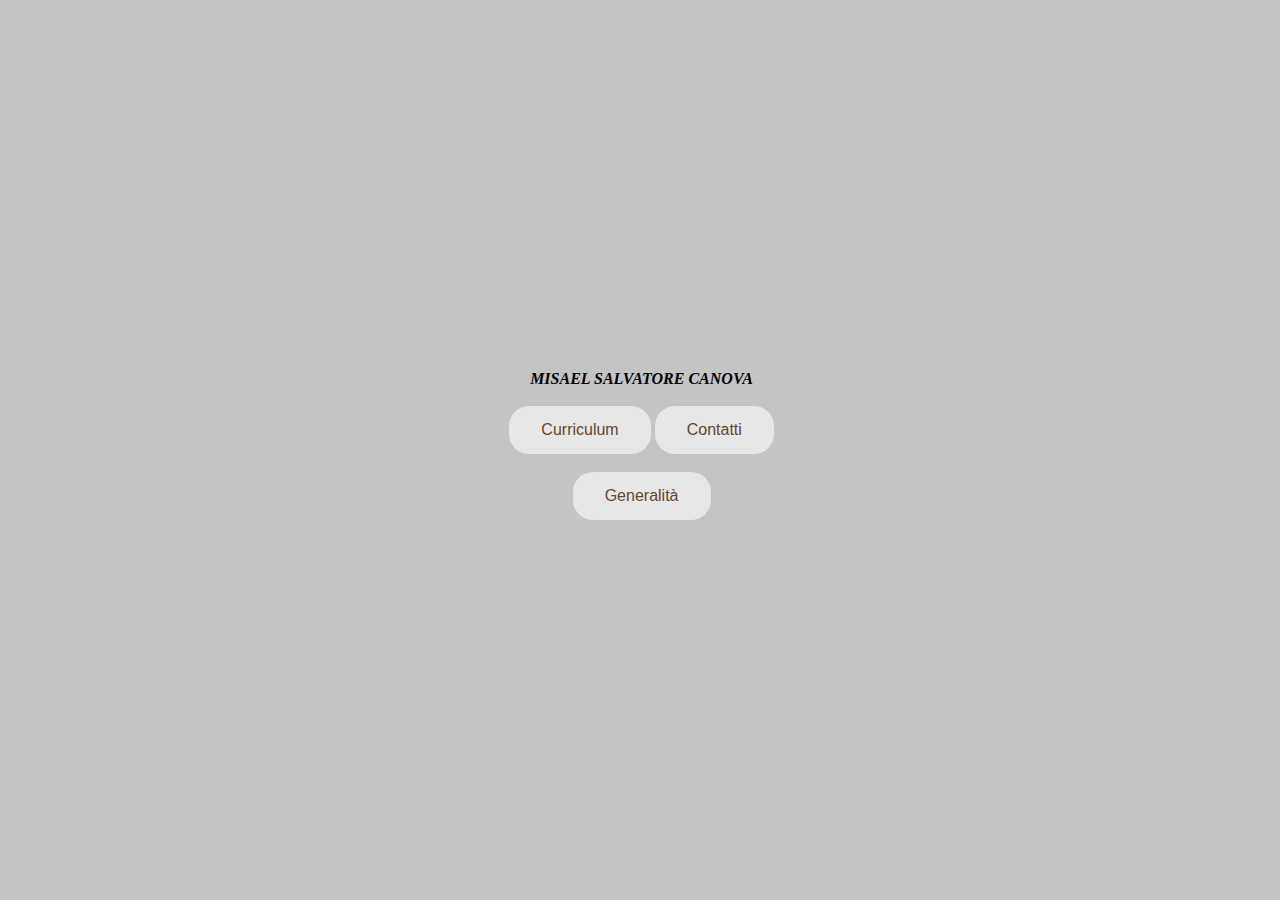
==== index.html @ 7cb5bd92 "initial commit" ====
<!DOCTYPE html>
<html>

<head>
  <meta charset="utf-8">
  <meta name="viewport" content="width=device-width">
  <title>Misael Canova</title>
  <link href="style.css" rel="stylesheet" type="text/css" />
</head>

<body>
  <p>
    <i><b>MISAEL SALVATORE CANOVA</b></i> <br>
    <br>  
    <button type = "button" onclick="window.location.href = 'cv.html';">Curriculum</button>
    <button type = "button" onclick="window.location.href = 'contatti.html';">Contatti</button>
    <br>
    <br>
    <button type = "button" onclick="window.location.href = 'gen.html';">Generalità</button>
  </p>

  <br> 
  <br>

</body>

</html>
---- style.css ----
html {
    height: 100%;
    width: 100%;
    background-color: #c4c4c4;
  }
  body {top: 0; 
        left: 0; 
        width: 99%; 
        height: 97%;
        position: absolute; 
        display: table;
       font-size: "70"}
  
  p {display: table-cell; 
     vertical-align: middle;
     text-align: center;
    }
  
  button {
    background-color: #e7e7e7;
    border: none;
    color: #63452c;
    padding: 15px 32px;
    text-align: center;
    text-decoration: none;
    display: inline-block;
    font-size: 16px;
    border-radius: 20px;
  }
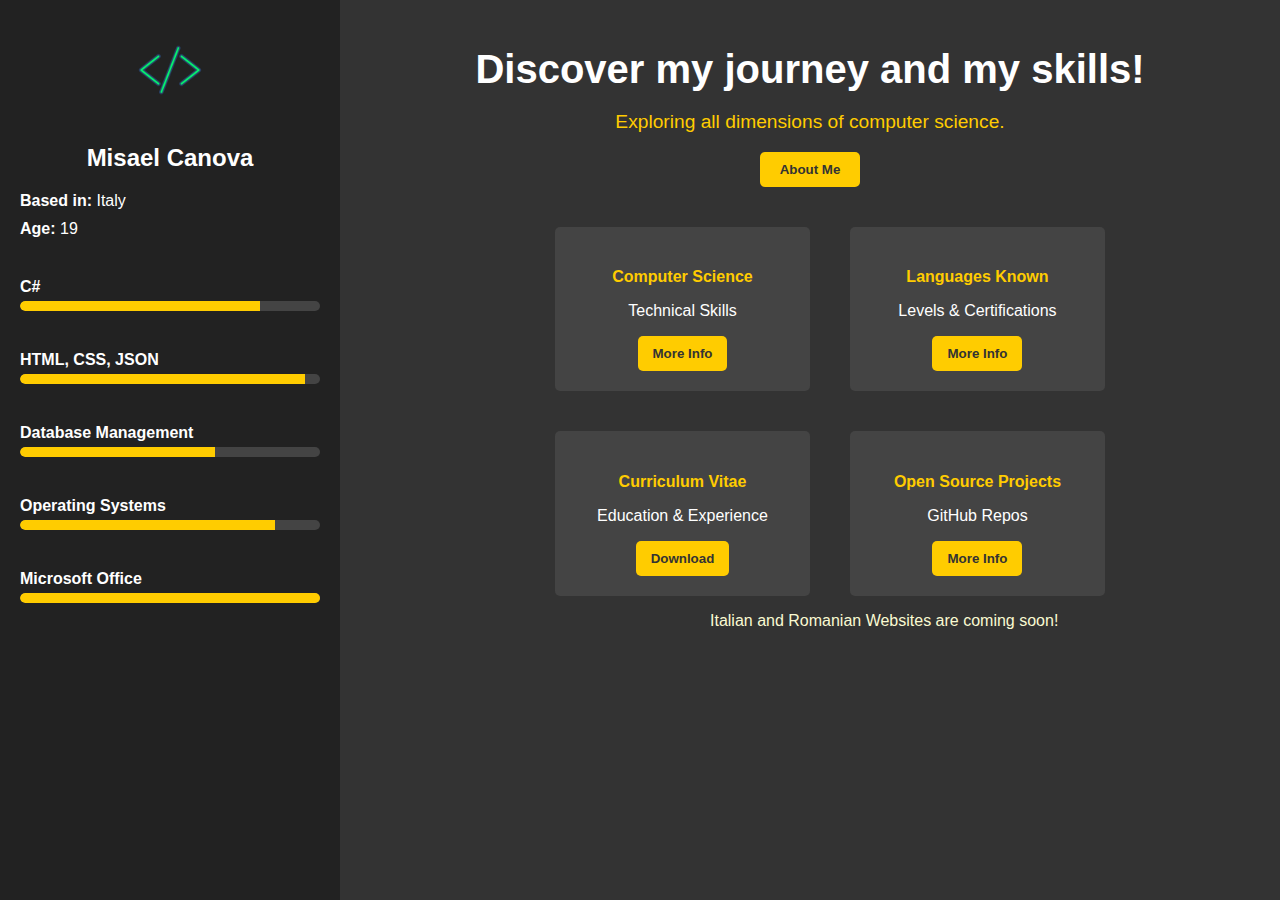
==== commit 1b773755: "update" ====
--- a/index.html
+++ b/index.html
@@ -1,27 +1,100 @@
 <!DOCTYPE html>
-<html>
+<html lang="en">
+<head>
+    <meta charset="UTF-8">
+    <meta name="viewport" content="width=device-width, initial-scale=1.0">
+    <title>Misael Canova</title>
+    <link href="style.css" rel="stylesheet" type="text/css" />
+    <link rel="icon" type="image/x-icon" href="logo.png">
+</head>
+<body>
+    <div class="container">
+        <!-- Sidebar -->
+        <div class="sidebar">
+            <div class="profile">
+                <img src="logo.png" alt="logo">
+                <h2>Misael Canova</h2>
+            </div>
+            <div class="info">
+                <p><strong>Based in:</strong> Italy</p>
+                <p><strong>Age:</strong> 19</p>
+                
+                <div class="skills">
+                    <div class="skill">
+                        <p>C#</p>
+                        <div class="progress-bar">
+                            <div class="progress" style="width: 80%;"></div>
+                        </div>
+                    </div>
+                    
+                    <div class="skill">
+                        <p>HTML, CSS, JSON</p>
+                        <div class="progress-bar">
+                            <div class="progress" style="width: 95%;"></div>
+                        </div>
+                    </div>
 
-<head>
-  <meta charset="utf-8">
-  <meta name="viewport" content="width=device-width">
-  <title>Misael Canova</title>
-  <link href="style.css" rel="stylesheet" type="text/css" />
-</head>
+                    <div class="skill">
+                        <p>Database Management</p>
+                        <div class="progress-bar">
+                            <div class="progress" style="width: 65%;"></div>
+                        </div>
+                    </div>
 
-<body>
-  <p>
-    <i><b>MISAEL SALVATORE CANOVA</b></i> <br>
-    <br>  
-    <button type = "button" onclick="window.location.href = 'cv.html';">Curriculum</button>
-    <button type = "button" onclick="window.location.href = 'contatti.html';">Contatti</button>
-    <br>
-    <br>
-    <button type = "button" onclick="window.location.href = 'gen.html';">Generalità</button>
-  </p>
+                    <div class="skill">
+                        <p>Operating Systems</p>
+                        <div class="progress-bar">
+                            <div class="progress" style="width: 85%;"></div>
+                        </div>
+                    </div>
 
-  <br> 
-  <br>
+                    <div class="skill">
+                        <p>Microsoft Office</p>
+                        <div class="progress-bar">
+                            <div class="progress" style="width: 100%;"></div>
+                        </div>
+                    </div>
+                </div>
+            </div>
+        </div>
+
+        <!-- Main content -->
+        <div class="main-content">
+            <header>
+                <h1>Discover my journey and my skills!</h1>
+                <p>Exploring all dimensions of computer science.</p>
+                <button type = "button" onclick = "window.location.href = 'about.html';">About Me</button>
+            </header>
+            <section class="services">
+                <div class="service-item">
+                    <h4>Computer Science</h4>
+                    <p>Technical Skills</p>
+                    <button type = "button" onclick = "window.location.href = 'cs.html';">More Info</button>
+                </div>
+                <div class="service-item">
+                    <h4>Languages Known</h4>
+                    <p>Levels & Certifications</p>
+                    <button type = "button" onclick = "window.location.href = 'lang.html';">More Info</button>
+                </div>
+                <div class="service-item">
+                    <h4>Curriculum Vitae</h4>
+                    <p>Education & Experience</p>
+                    <button type = "button" onclick = "window.location.href = 'curriculum.pdf';">Download</button>
+                </div>
+                <div class="service-item">
+                    <h4>Open Source Projects</h4>
+                    <p>GitHub Repos</p>
+                    <button type = "button" onclick = "window.location.href = 'https://github.com/misaelcanova?tab=repositories';">More Info</button>
+                </div>
+            </section>
+            <div class="credits">
+                <p>Italian and Romanian Websites are coming soon!</p>
+            </div>
+        </div>
+    </div>
+
 
 </body>
+<!-- MKII - made by @misaelcanova (github). Have fun ✌️-->
+</html>
 
-</html>--- a/style.css
+++ b/style.css
@@ -1,29 +1,154 @@
-html {
-    height: 100%;
-    width: 100%;
-    background-color: #c4c4c4;
-  }
-  body {top: 0; 
-        left: 0; 
-        width: 99%; 
-        height: 97%;
-        position: absolute; 
-        display: table;
-       font-size: "70"}
-  
-  p {display: table-cell; 
-     vertical-align: middle;
-     text-align: center;
-    }
-  
-  button {
-    background-color: #e7e7e7;
+body {
+    margin: 0;
+    font-family: Arial, sans-serif;
+    color: #ffffff;
+    background-color: #1a1a1a;
+}
+
+.container {
+    display: flex;
+    height: 100vh;
+}
+
+.sidebar {
+    width: 25%;
+    background-color: #222222;
+    padding: 20px;
+}
+
+.sidebar .profile {
+    text-align: center;
+}
+
+.sidebar .profile img {
+    border-radius: 10%;
+    width: 100px;
+    height: 100px;
+}
+
+.sidebar .info {
+    margin-top: 20px;
+}
+
+.sidebar .info p {
+    margin: 10px 0;
+}
+
+.sidebar .languages p, 
+.sidebar .skills p {
+    margin: 5px 0;
+}
+
+.main-content {
+    width: 75%;
+    padding: 20px;
+    background-color: #333333;
+    overflow-y: scroll;
+}
+
+header {
+    text-align: center;
+    margin-bottom: 40px;
+}
+
+header h1 {
+    font-size: 2.5em;
+    margin-bottom: 10px;
+}
+
+header p {
+    font-size: 1.2em;
+    color: #ffcc00;
+}
+
+header button {
+    padding: 10px 20px;
+    background-color: #ffcc00;
     border: none;
-    color: #63452c;
-    padding: 15px 32px;
+    color: #333333;
+    font-weight: bold;
+    cursor: pointer;
+    border-radius: 5px;
+}
+
+/*
+.stats {
+    display: flex;
+    justify-content: space-between;
+    margin-bottom: 40px;
+}
+
+.stat-item {
     text-align: center;
-    text-decoration: none;
-    display: inline-block;
-    font-size: 16px;
-    border-radius: 20px;
-  }+    flex-basis: 23%;
+}
+
+.stat-item h3 {
+    font-size: 2em;
+    color: #ffcc00;
+}
+*/
+
+.services {
+    display: flex;
+    flex-wrap: wrap;
+    gap: 40px;
+    margin-left: 195px;
+}
+
+.service-item {
+    background-color: #444444;
+    padding: 20px;
+    flex-basis: calc(33.333% - 20px);
+    border-radius: 5px;
+    text-align: center;
+}
+
+.service-item h4 {
+    margin-bottom: 15px;
+    color: #ffcc00;
+}
+
+.service-item button {
+    padding: 10px 15px;
+    background-color: #ffcc00;
+    border: none;
+    color: #333333;
+    font-weight: bold;
+    cursor: pointer;
+    border-radius: 5px;
+}
+
+.skill{
+    margin-top: 40px;
+    margin-bottom: 15px;
+}
+
+.skill p{
+    margin: 0 0 5px 0;
+    font-weight: bold;
+}
+
+.progress-bar{
+    width:100%;
+    background-color: #444444;
+    border-radius: 5px;
+    overflow: hidden;
+}
+
+.progress{
+    height: 10px;
+    background-color: #ffcc00;
+    border-radius: 5px 0 0 5px;
+}
+
+.credits{
+    margin-left: 350px;
+    color: lightgoldenrodyellow;
+}
+
+
+
+
+
+
